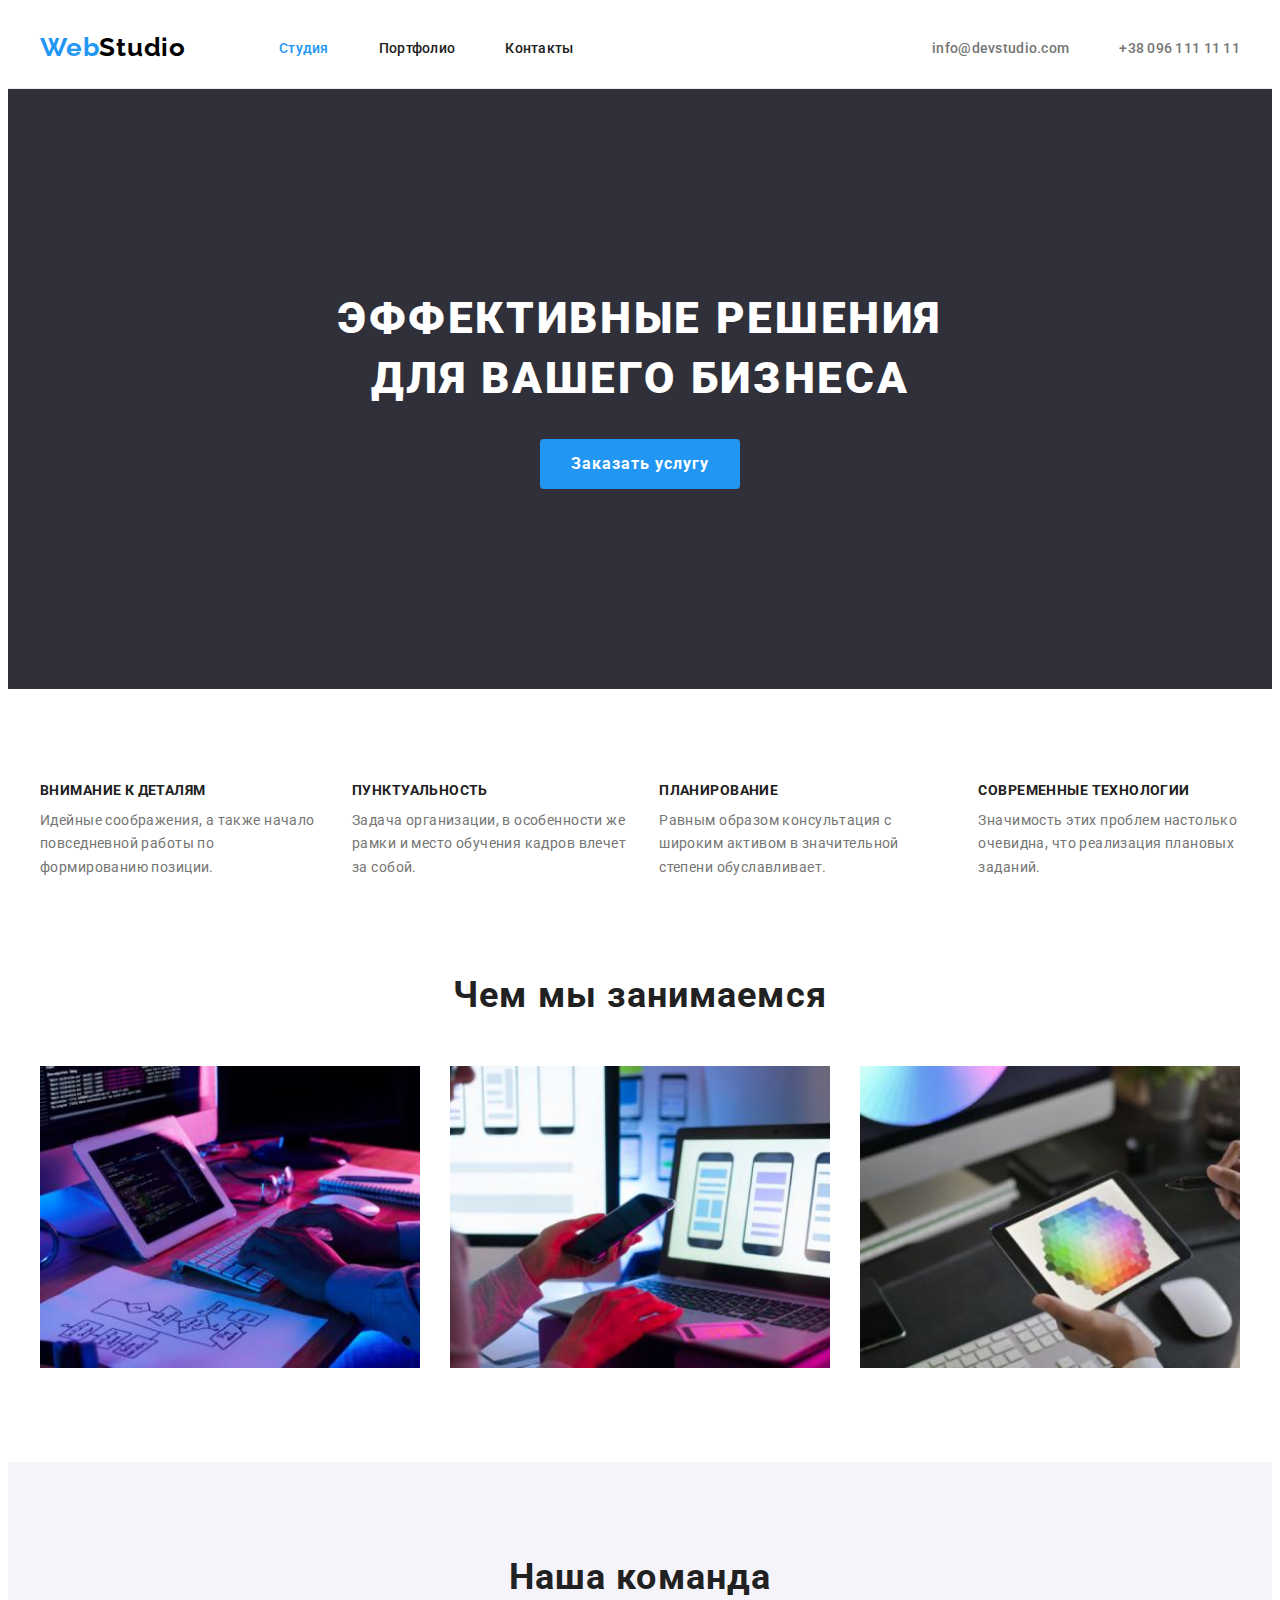
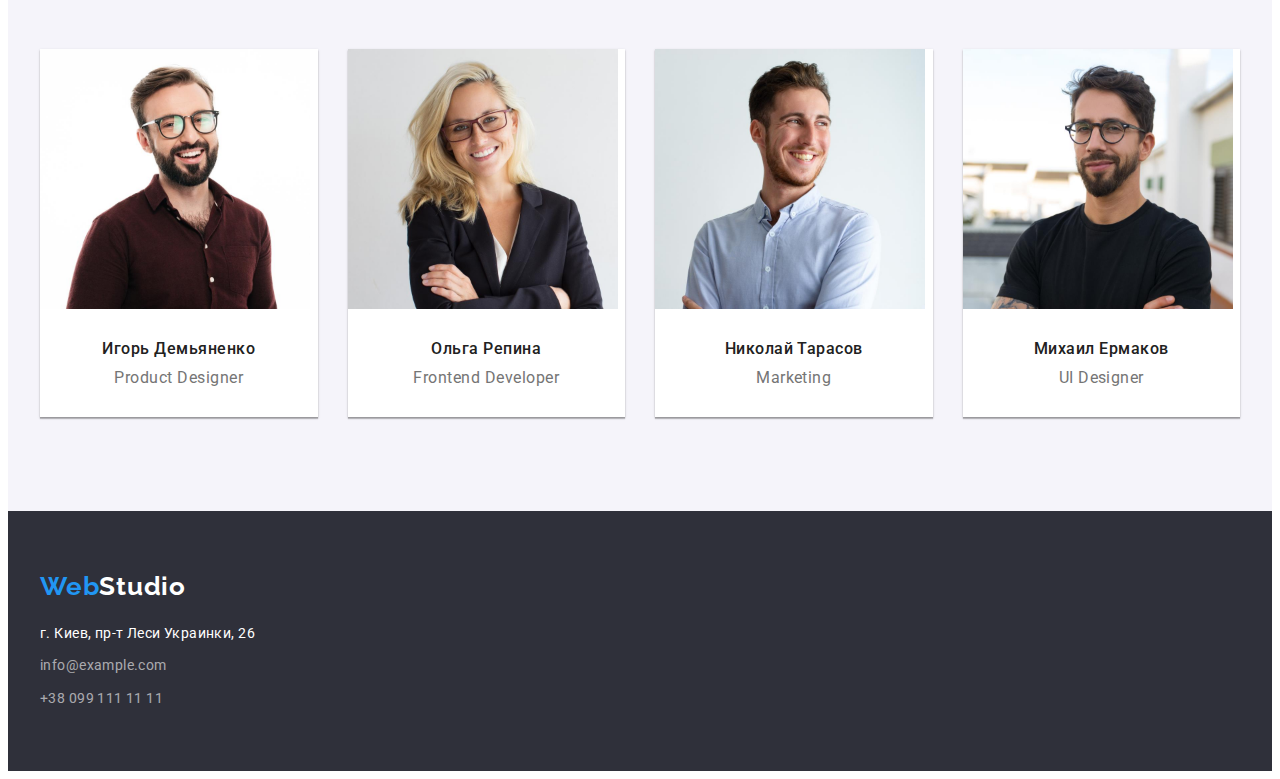
==== index.html @ 98b1830a "Додає файли з попередньої роботи" ====
<!DOCTYPE html>
<html lang="ru">
<head>
    <meta charset="UTF-8">
    <meta http-equiv="X-UA-Compatible" content="IE=edge">
    <meta name="viewport" content="width=device-width, initial-scale=1.0">
    <link rel="preconnect" href="https://fonts.googleapis.com">
    <link rel="preconnect" href="https://fonts.gstatic.com" crossorigin>
    <link href="https://fonts.googleapis.com/css2?family=Raleway:wght@700&family=Roboto:wght@400;500;700;900&display=swap"
        rel="stylesheet">
    <title>Веб-студия</title>
    <link rel="stylesheet" href="https://cdnjs.cloudflare.com/ajax/libs/modern-normalize/1.1.0/modern-normalize.min.css"
        integrity="sha512-wpPYUAdjBVSE4KJnH1VR1HeZfpl1ub8YT/NKx4PuQ5NmX2tKuGu6U/JRp5y+Y8XG2tV+wKQpNHVUX03MfMFn9Q=="
        crossorigin="anonymous" referrerpolicy="no-referrer" />
    <link rel="stylesheet" href="./css/styles.css">
</head>
<body>
    <header class="header">
        <div class="container">
            <nav>
                <a href="" lang="en" class="header-logo link"><span>Web</span>Studio</a>
                <ul class="header-list">
                    <li class="list-item"><a href="./index.html" class="link current">Студия</a></li>
                    <li class="list-item"><a href="./portfolio.html" class="link header-portfolio">Портфолио</a></li>
                    <li class="list-item"><a href="" class="link">Контакты</a></li>
                </ul>
            </nav>
            <ul class="header-contacts">
                <li class="list-item"><a href="mailto:info@devstudio.com" class="link">info@devstudio.com</a></li>
                <li class="list-item"><a href="tel:+380961111111" class="link">+38 096 111 11 11</a></li>
            </ul>
            </div>
    </header>
<main>

<section class="hero">
    <div class="container">
    <h1 class="hero-headline">Эффективные решения для вашего бизнеса</h1>
    <button type="button" class="hero-button">Заказать услугу</button>
    </div>
</section>

<section class="benefits">
    <div class="container">
    <h2 class="visually-hidden">Преимущества компании</h2>
    <ul class="benefits-content">
        <li class="list-item">
            <h3 class="benefits-title">Внимание к деталям</h3>
            <p class="benefits-text">Идейные соображения, а также начало повседневной работы по формированию позиции.</p>
        </li>
        <li class="list-item">
            <h3 class="benefits-title">Пунктуальность</h3>
            <p class="benefits-text">Задача организации, в особенности же рамки и место обучения кадров влечет за собой.</p>
        </li>
        <li class="list-item">
            <h3 class="benefits-title">Планирование</h3>
            <p class="benefits-text">Равным образом консультация с широким активом в значительной степени обуславливает.</p>
        </li>
        <li class="list-item">
            <h3 class="benefits-title">Современные технологии</h3>
            <p class="benefits-text">Значимость этих проблем настолько очевидна, что реализация плановых заданий.</p>
        </li>
    </ul>
    </div>
</section>

<section class="about">
    <div class="container">
    <h2 class="about-title">Чем мы занимаемся</h2>
    <ul class="about-content">
        <li class="list-item"><a href=""><img src="./images/box-sites.jpg" alt="Разработка сайтов" width="370" height="294"></a></li>
        <li class="list-item"><a href=""><img src="./images/box-optimization.jpg" alt="Мобильная оптимизация" width="370" height="294"></a></li>
        <li class="list-item"><a href=""><img src="./images/box-design.jpg" alt="Дизайн" width="370" height="294"></a></li>
    </ul>
    </div>
</section>

<section class="team">
    <div class="container">
    <h2 class="team-title">Наша команда</h2>
    <ul class="team-content">
        <li class="list-item">
            <img src="./images/worker-product-designer.jpg" alt="Продукт дизайнер" width="270" height="260">
            <div class="team-description"><h3 class="team-member">Игорь Демьяненко</h3>
            <p lang="en" class="team-position">Product Designer</p>
            </div>
        </li>
        <li class="list-item">
            <img src="./images/worker-frontend-developer.jpg" alt="Фронтенд-разработчик" width="270" height="260">
            <div class="team-description"><h3 class="team-member">Ольга Репина</h3>
            <p lang="en" class="team-position">Frontend Developer</p>
            </div>
        </li>
        <li class="list-item">
            <img src="./images/worker-marketing.jpg" alt="Маркетолог" width="270" height="260">
            <div class="team-description"><h3 class="team-member">Николай Тарасов</h3>
            <p lang="en" class="team-position">Marketing</p>
            </div>
        </li>
        <li class="list-item">
            <img src="./images/worker-ui-designer.jpg" alt="Дизайнер" width="270" height="260">
            <div class="team-description"><h3 class="team-member">Михаил Ермаков</h3>
            <p lang="en" class="team-position">UI Designer</p>
            </div>
        </li>
    </ul>
    </div>
</section>
</main>
<footer class="footer">
    <div class="container">
    <a href="" lang="en" class="footer-logo link"><span class="footer-logo-left">Web</span><span class="footer-logo-right">Studio</span></a>
    <address>
        <ul>
            <li class="list-item"><a href="https://goo.gl/maps/LUMPAZrbMtPp7dhw5" target="_blank" class="adress link">г. Киев, пр-т Леси Украинки, 26</a></li>
            <li class="list-item"><a href="mailto:info@example.com" class="footer-contacts link">info@example.com</a></li>
            <li class="list-item"><a href="tel:+380991111111" class="footer-contacts link">+38 099 111 11 11</a></li>
        </ul>
    </address>
    </div>
</footer>
</body>
</html>
---- css/styles.css ----
:root {
    --main-text-color: #212121;
    --second-text-color: #757575;
    --white-text-color: #FFFFFF;
    --accent-color: #2196F3;
    --main-background-color: #FFFFFF;
    --section-background-color: #F5F4FA;
    --dark-background-color: #2F303A;
}

p, h1, h2, h3, h4, h5, h6 {
    margin: 0;
}

ul, ol {
    padding-left: 0;
    margin: 0;
}

button {
    cursor: pointer;
    font-family: inherit;
}

img{
    display: block;
}

.list-item {
    list-style: none;
}

.link {
    text-decoration: none;   
}


body {
    font-family: "Roboto", sans-serif;
}

.container {
    width: 1200px;
    margin: 0 auto;
    padding-left: 15px;
    padding-right: 15px;
}


/* Header */

.header .container {
    display: flex;
    align-items: center;
}


.header {
    border-bottom: 1px solid #ECECEC;
    padding-top: 24px;
    padding-bottom: 25px;
}

.header-list {
    display: flex;
}

.header-contacts{
    display: flex;
    margin-left: auto;
}

.header-list .list-item:not(:last-child) {
    margin-right: 50px;
}

.header-contacts .list-item:not(:last-child) {
    margin-right: 50px;
}

.header-logo {
    margin-right: 93px;

    font-family: 'Raleway';
    font-weight: 700;
    font-size: 26px;
    line-height: 1.19;
    letter-spacing: 0.03em;
    color: #000000;
}

.header nav {
    display: flex;
    align-items: center;
}


.header-logo > span{
    color: var(--accent-color);
}

.header .link.current{
    color: var(--accent-color);
}


.header-list a{
    font-weight: 500;
    font-size: 14px;
    line-height: 1.14;
    letter-spacing: 0.02em;
    color: var(--main-text-color);
}

.header-contacts a{
    font-weight: 500;
    font-size: 14px;
    line-height: 1.14;
    letter-spacing: 0.02em;
    color: var(--second-text-color);
}

.header-list a:hover, 
.header-list a:focus{
    color: var(--accent-color);
}

.header-contacts a:hover,
.header-contacts a:focus {
    color: var(--accent-color);
}

/* Hero */


.hero .container {
    text-align: center;
}

.hero h1 {
    margin-right: auto;
    margin-left: auto;
}

.hero {
    padding-top: 200px;
    padding-bottom: 200px;
    background-color: var(--dark-background-color);
}

.hero-headline {
    margin-bottom: 30px;
    max-width: 696px;

    font-weight: 900;
    font-size: 44px;
    line-height: 1.36;
    letter-spacing: 0.06em;
    text-transform: uppercase;
    color: var(--white-text-color);
    
}


.hero-button {
    width: 200px;
    height: 50px;
    font-weight: 700;
    font-size: 16px;
    line-height: 1.87;
    letter-spacing: 0.06em;
    color: var(--white-text-color);
    background-color: var(--accent-color);
    border: transparent;
    border-radius: 4px;
}

.hero-button:hover,
.hero-button:focus{
background-color: #188CE8;
}

/* Benefits */

.visually-hidden {
  position: absolute;
  white-space: nowrap;
  width: 1px;
  height: 1px;
  overflow: hidden;
  border: 0;
  padding: 0;
  clip: rect(0 0 0 0);
  clip-path: inset(50%);
  margin: -1px;
}

.benefits {
    padding-top: 94px;
}

.benefits-content{
    display: flex;
}


.benefits-content .list-item:not(:last-child) {
    margin-right: 30px;
}

.benefits-title{
margin-bottom: 10px;

font-size: 14px;
line-height: 1.14;
letter-spacing: 0.03em;
text-transform: uppercase;
color: var(--main-text-color);
}

.benefits-text{
font-size: 14px;
line-height: 1.71;
letter-spacing: 0.03em;
color: var(--second-text-color);
}

/* About */

.about {
    padding-top: 94px;
    padding-bottom: 94px;
}

.about-content {
    display: flex;
    margin-right: -30px;
}

.about-content .list-item {
    flex-basis: calc(100% / 3 - 30px);
    margin-right: 30px;
}

.about img {
    width: 100%;
    height: auto;
}

.about-title {
margin-bottom: 50px;

font-size: 36px;
line-height: 1.17;
text-align: center;
letter-spacing: 0.03em;
color: var(--main-text-color);
}

/* Team */

.team-content {
display: flex;
margin-right: -30px;
}

.team-content .list-item {
flex-basis: calc(100% / 4 - 30px);
margin-right: 30px;

background-color: var(--white-text-color);
box-shadow: 0px 1px 3px rgba(0, 0, 0, 0.12), 0px 1px 1px rgba(0, 0, 0, 0.14), 0px 2px 1px rgba(0, 0, 0, 0.2);
}

.team {
padding-top: 94px;
padding-bottom: 94px;

background-color: var(--section-background-color);
}


.team-description {
    padding-top: 30px;
    padding-bottom: 30px;
}

.team-title{
margin-bottom: 50px;

font-size: 36px;
line-height: 1.17;
letter-spacing: 0.03em;
color: var(--main-text-color);
text-align: center;
}

.team-member {
margin-bottom: 10px;

font-weight: 500;
font-size: 16px;
line-height: 1.19;
letter-spacing: 0.03em;
color: var(--main-text-color);
text-align: center;
}

.team-position{
font-size: 16px;
line-height: 1.19;
letter-spacing: 0.03em;
color: var(--second-text-color);
text-align: center;
}

/* Footer */

.footer{
    background-color: var(--dark-background-color);
    padding-top: 60px;
    padding-bottom: 60px;
}


.footer .list-item:not(:last-child) {
margin-bottom: 9px;
}


.footer-logo {
display: inline-block;
margin-bottom: 20px;

font-family: 'Raleway', sans-serif;
font-weight: 700;
font-size: 26px;
line-height: 1.19;
letter-spacing: 0.03em;
}


.footer-logo-left{
    color: var(--accent-color);
}

.footer-logo-right{
    color: var(--white-text-color);
}

.adress {
font-style: normal;
font-size: 14px;
line-height: 1.71;
letter-spacing: 0.03em;
color: var(--white-text-color);
}

.footer-contacts{
font-style: normal;
font-size: 14px;
line-height: 1.71;
letter-spacing: 0.03em;
color: rgba(255, 255, 255, 0.6);
}

.adress:hover,
.adress:focus {
    color: var(--accent-color);
}

.footer-contacts:hover,
.footer-contacts:focus {
    color: var(--accent-color);
}


/* -------Portfolio-------- */

.portfolio .container {
    margin-top: 94px;
    margin-bottom: 94px;
}

.portfolio-filter {
    display: flex;
    justify-content: center;
    margin-bottom: 50px;
}

.portfolio-filter li:not(:last-child) {
    margin-right: 9px;
}

.portfolio-content {
display: flex;
flex-wrap: wrap;
margin-right: -30px;
margin-bottom: -30px;
}

.portfolio-content .list-item {
    flex-basis: calc(100% / 3 - 30px);
    margin-right: 30px;
    margin-bottom: 30px;
    border-bottom: 1px solid #EEEEEE;;
}

.portfolio-button{
padding: 6px 22px;

font-weight: 500;
font-size: 16px;
line-height: 1.62;
letter-spacing: 0.03em;
color: var(--main-text-color);
background-color: var(--section-background-color);
border: transparent;
border-radius: 4px;
}

.portfolio-button:hover{
color: var(--white-text-color);
background-color: var(--accent-color);
}

.portfolio-title{
margin-bottom: 4px;

font-size: 18px;
line-height: 2;
letter-spacing: 0.06em;
color: var(--main-text-color);
}

.portfolio-text{
font-size: 16px;
line-height: 1.88;
letter-spacing: 0.03em;
color: var(--second-text-color);
}

.portfoplio-description {
    padding: 20px 24px;
}
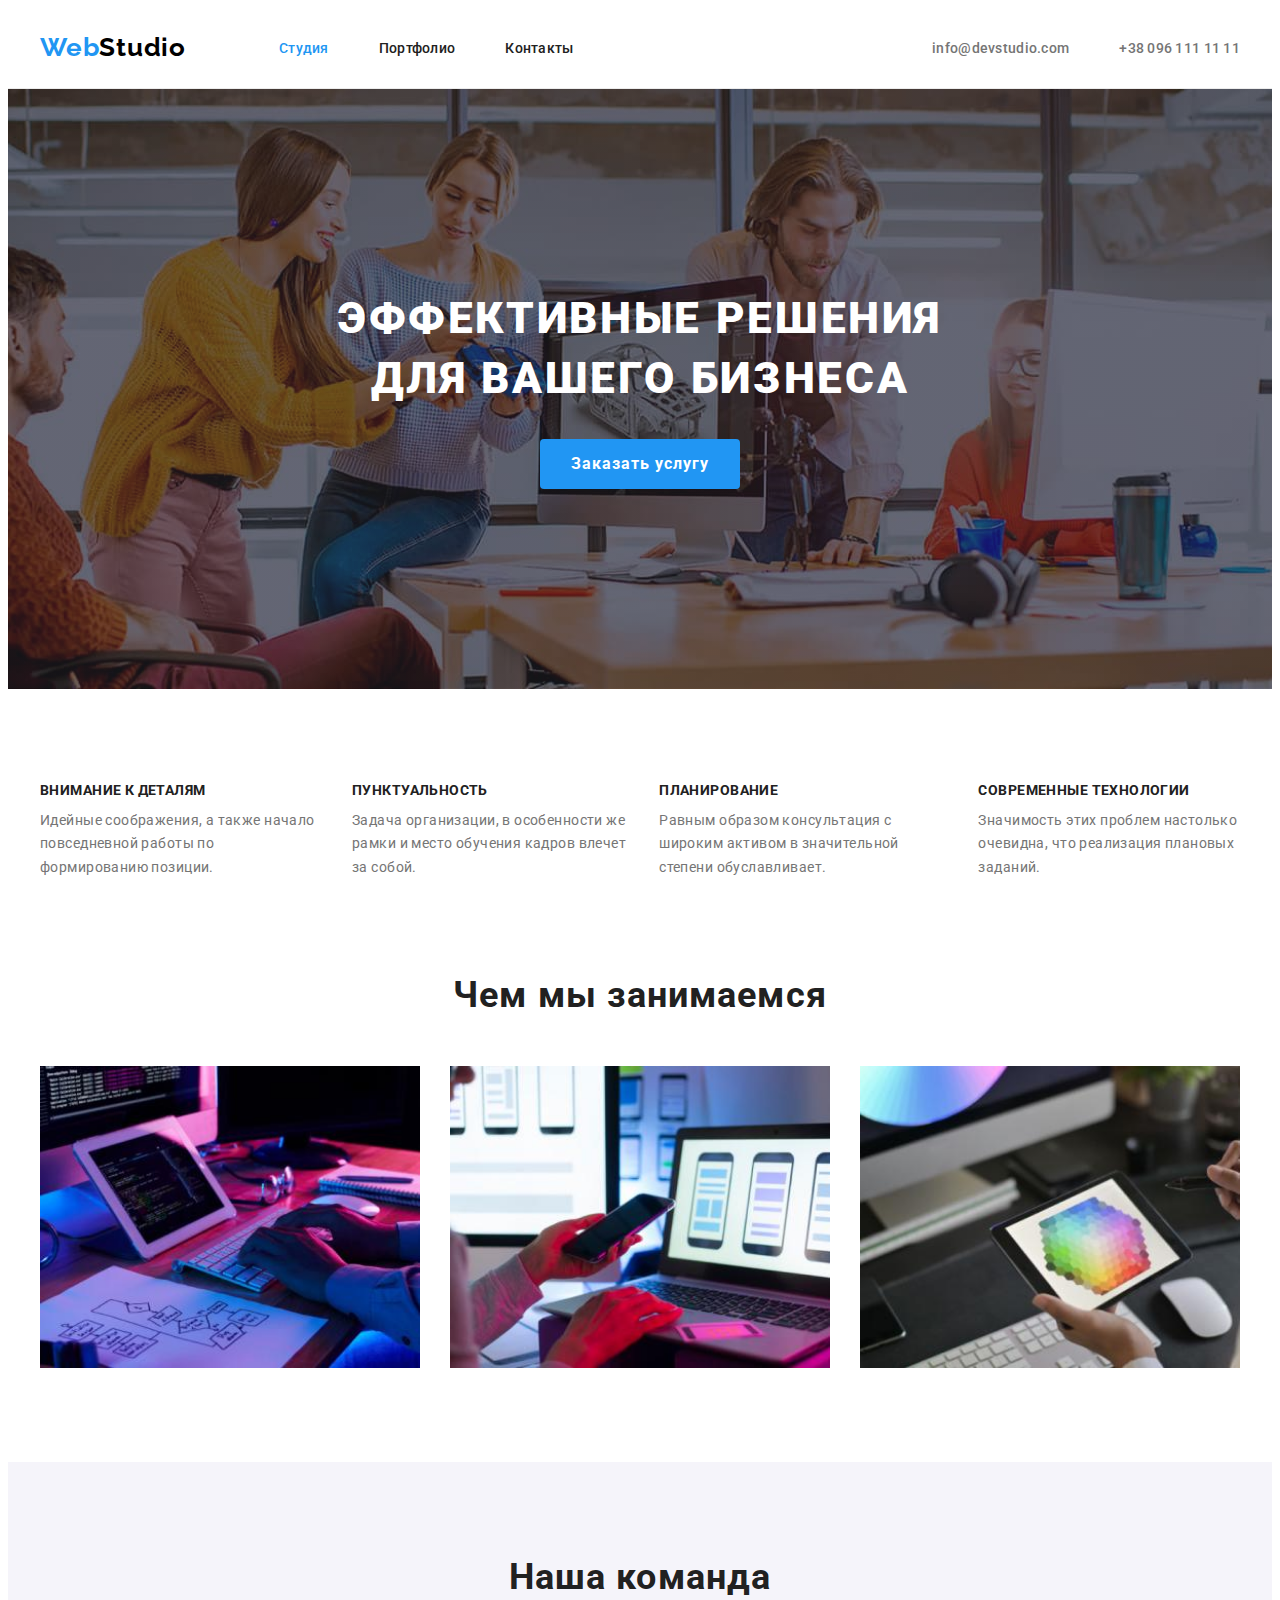
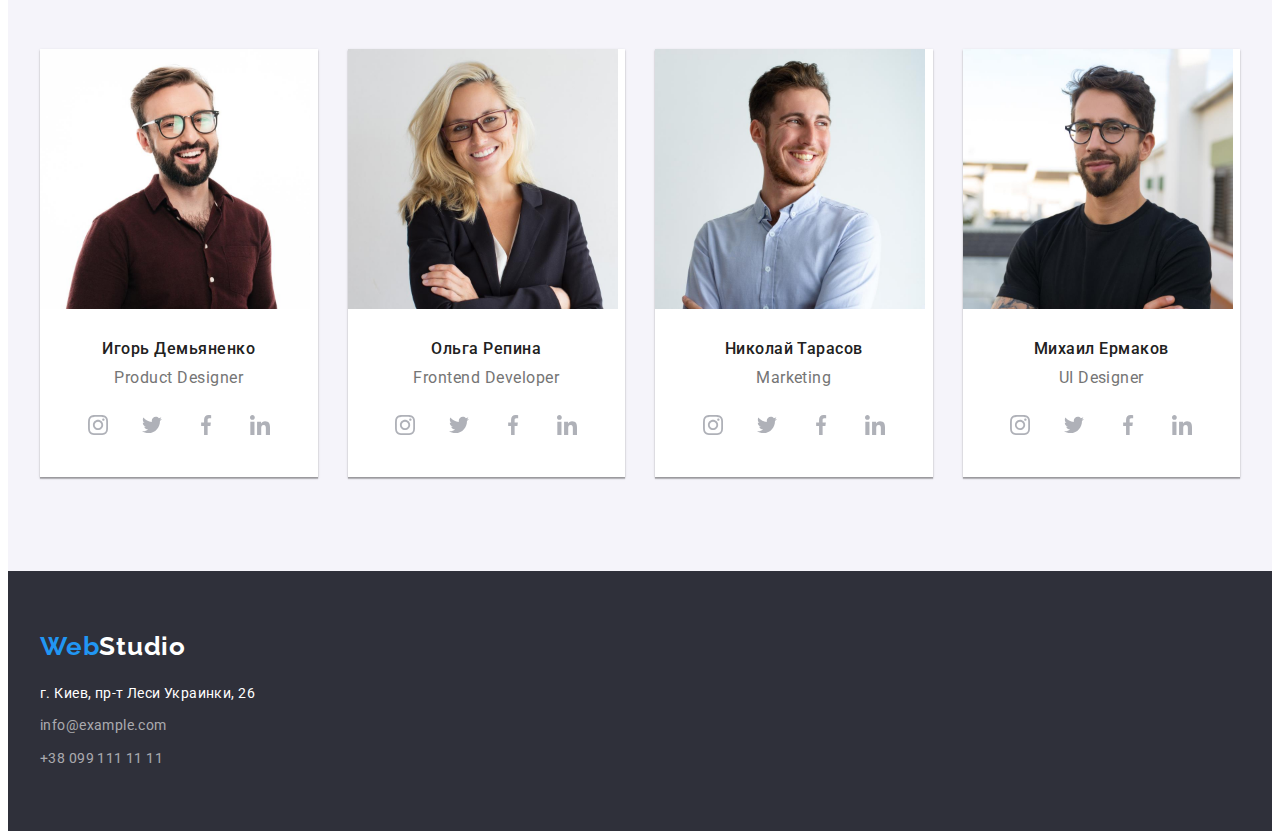
==== commit 023e5f93: "Добавляє іконки соц мереж" ====
--- a/index.html
+++ b/index.html
@@ -83,24 +83,140 @@
             <img src="./images/worker-product-designer.jpg" alt="Продукт дизайнер" width="270" height="260">
             <div class="team-description"><h3 class="team-member">Игорь Демьяненко</h3>
             <p lang="en" class="team-position">Product Designer</p>
+            <ul class="team-soc-list">
+                <li class="team-soc-item">
+                    <a href="" class="team-soc-link link">
+                        <svg class="team-soc-icon" width="20" height="20">
+                            <use href="./images/icons.svg#icon-instagram"></use>
+                        </svg>
+                    </a></li>
+                <li class="team-soc-item">
+                    <a href="" class="team-soc-link link">
+                        <svg class="team-soc-icon" width="20" height="20">
+                            <use href="./images/icons.svg#icon-twitter"></use>
+                        </svg>
+                    </a></li>
+                <li class="team-soc-item">
+                    <a href="" class="team-soc-link link">
+                        <svg class="team-soc-icon" width="20" height="20">
+                            <use href="./images/icons.svg#icon-facebook"></use>
+                        </svg>
+                    </a></li>
+                <li class="team-soc-item">
+                    <a href="" class="team-soc-link link">
+                        <svg class="team-soc-icon" width="20" height="20">
+                            <use href="./images/icons.svg#icon-linkedin"></use>
+                        </svg>
+                    </a></li>
+            </ul>
             </div>
         </li>
         <li class="list-item">
             <img src="./images/worker-frontend-developer.jpg" alt="Фронтенд-разработчик" width="270" height="260">
             <div class="team-description"><h3 class="team-member">Ольга Репина</h3>
             <p lang="en" class="team-position">Frontend Developer</p>
+                        <ul class="team-soc-list">
+                            <li class="team-soc-item">
+                                <a href="" class="team-soc-link link">
+                                    <svg class="team-soc-icon" width="20" height="20">
+                                        <use href="./images/icons.svg#icon-instagram"></use>
+                                    </svg>
+                                </a>
+                            </li>
+                            <li class="team-soc-item">
+                                <a href="" class="team-soc-link link">
+                                    <svg class="team-soc-icon" width="20" height="20">
+                                        <use href="./images/icons.svg#icon-twitter"></use>
+                                    </svg>
+                                </a>
+                            </li>
+                            <li class="team-soc-item">
+                                <a href="" class="team-soc-link link">
+                                    <svg class="team-soc-icon" width="20" height="20">
+                                        <use href="./images/icons.svg#icon-facebook"></use>
+                                    </svg>
+                                </a>
+                            </li>
+                            <li class="team-soc-item">
+                                <a href="" class="team-soc-link link">
+                                    <svg class="team-soc-icon" width="20" height="20">
+                                        <use href="./images/icons.svg#icon-linkedin"></use>
+                                    </svg>
+                                </a>
+                            </li>
+                        </ul>
             </div>
         </li>
         <li class="list-item">
             <img src="./images/worker-marketing.jpg" alt="Маркетолог" width="270" height="260">
             <div class="team-description"><h3 class="team-member">Николай Тарасов</h3>
             <p lang="en" class="team-position">Marketing</p>
+                        <ul class="team-soc-list">
+                            <li class="team-soc-item">
+                                <a href="" class="team-soc-link link">
+                                    <svg class="team-soc-icon" width="20" height="20">
+                                        <use href="./images/icons.svg#icon-instagram"></use>
+                                    </svg>
+                                </a>
+                            </li>
+                            <li class="team-soc-item">
+                                <a href="" class="team-soc-link link">
+                                    <svg class="team-soc-icon" width="20" height="20">
+                                        <use href="./images/icons.svg#icon-twitter"></use>
+                                    </svg>
+                                </a>
+                            </li>
+                            <li class="team-soc-item">
+                                <a href="" class="team-soc-link link">
+                                    <svg class="team-soc-icon" width="20" height="20">
+                                        <use href="./images/icons.svg#icon-facebook"></use>
+                                    </svg>
+                                </a>
+                            </li>
+                            <li class="team-soc-item">
+                                <a href="" class="team-soc-link link">
+                                    <svg class="team-soc-icon" width="20" height="20">
+                                        <use href="./images/icons.svg#icon-linkedin"></use>
+                                    </svg>
+                                </a>
+                            </li>
+                        </ul>
             </div>
         </li>
         <li class="list-item">
             <img src="./images/worker-ui-designer.jpg" alt="Дизайнер" width="270" height="260">
             <div class="team-description"><h3 class="team-member">Михаил Ермаков</h3>
             <p lang="en" class="team-position">UI Designer</p>
+                        <ul class="team-soc-list">
+                            <li class="team-soc-item">
+                                <a href="" class="team-soc-link link">
+                                    <svg class="team-soc-icon" width="20" height="20">
+                                        <use href="./images/icons.svg#icon-instagram"></use>
+                                    </svg>
+                                </a>
+                            </li>
+                            <li class="team-soc-item">
+                                <a href="" class="team-soc-link link">
+                                    <svg class="team-soc-icon" width="20" height="20">
+                                        <use href="./images/icons.svg#icon-twitter"></use>
+                                    </svg>
+                                </a>
+                            </li>
+                            <li class="team-soc-item">
+                                <a href="" class="team-soc-link link">
+                                    <svg class="team-soc-icon" width="20" height="20">
+                                        <use href="./images/icons.svg#icon-facebook"></use>
+                                    </svg>
+                                </a>
+                            </li>
+                            <li class="team-soc-item">
+                                <a href="" class="team-soc-link link">
+                                    <svg class="team-soc-icon" width="20" height="20">
+                                        <use href="./images/icons.svg#icon-linkedin"></use>
+                                    </svg>
+                                </a>
+                            </li>
+                        </ul>
             </div>
         </li>
     </ul>
--- a/css/styles.css
+++ b/css/styles.css
@@ -143,9 +143,15 @@
 }
 
 .hero {
+    max-width: 1600px;
+    margin: 0 auto;
     padding-top: 200px;
     padding-bottom: 200px;
-    background-color: var(--dark-background-color);
+    border-color: var(--dark-background-color);
+    background-image: linear-gradient(rgba(47, 48, 58, 0.4), rgba(47, 48, 58, 0.4)), url(../images/hero-background.jpg);
+    background-repeat: no-repeat;
+    background-position: center;
+    block-size: cover;
 }
 
 .hero-headline {
@@ -314,6 +320,43 @@
 text-align: center;
 }
 
+.team-soc-list {
+    display: flex;
+    justify-content: center;
+    list-style: none;
+    margin-top: 16px;
+}
+
+.team-soc-item {
+    width: 44px;
+    height: 44px;
+    margin-right: 10px;
+}
+
+.team-soc-item:last-child {
+    margin-right: 0;
+}
+
+.team-soc-link {
+display: flex;
+width: 100%;
+height: 100%;
+border-radius: 50%;
+align-items: center;
+justify-content: center;
+color: #AFB1B8;
+}
+
+.team-soc-icon {
+    fill: currentColor;
+}
+
+.team-soc-link:hover,
+.team-soc-link:focus {
+background-color: var(--accent-color);
+color: var(--white-text-color);
+}
+
 /* Footer */
 
 .footer{
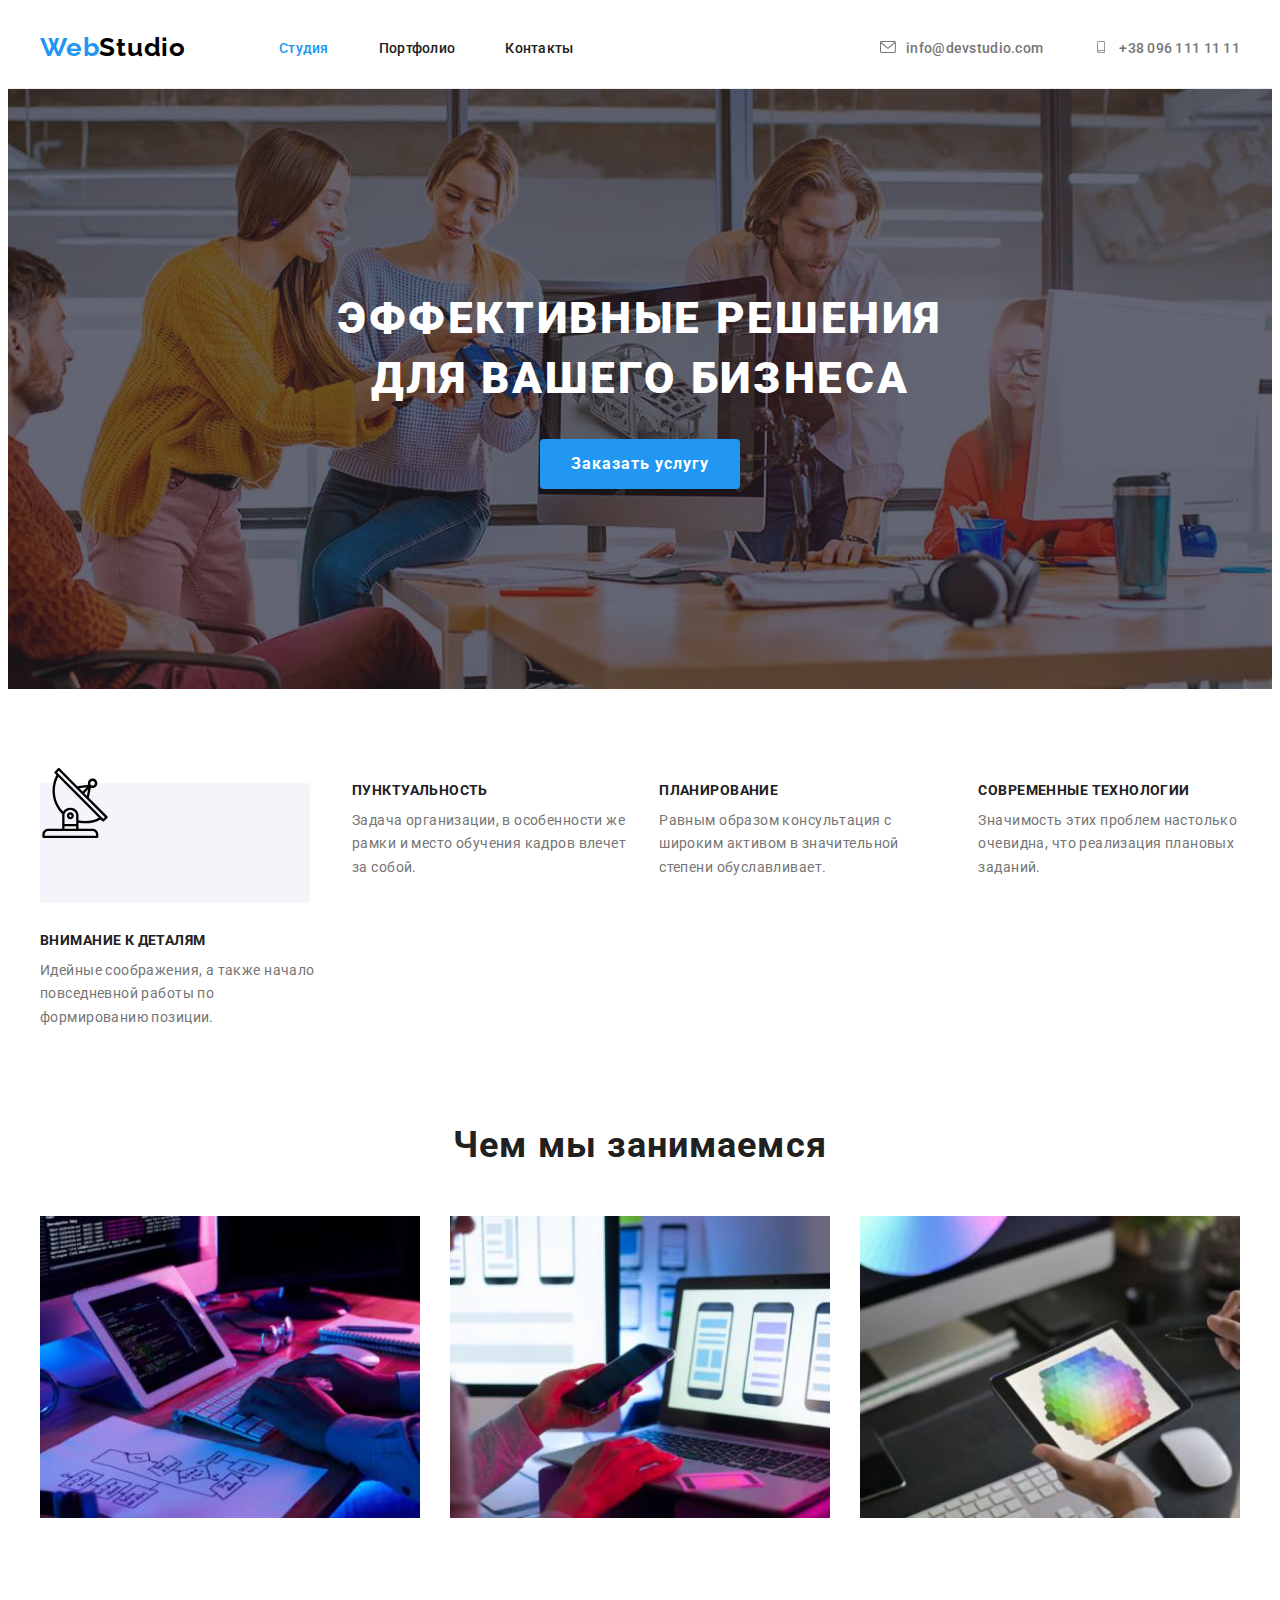
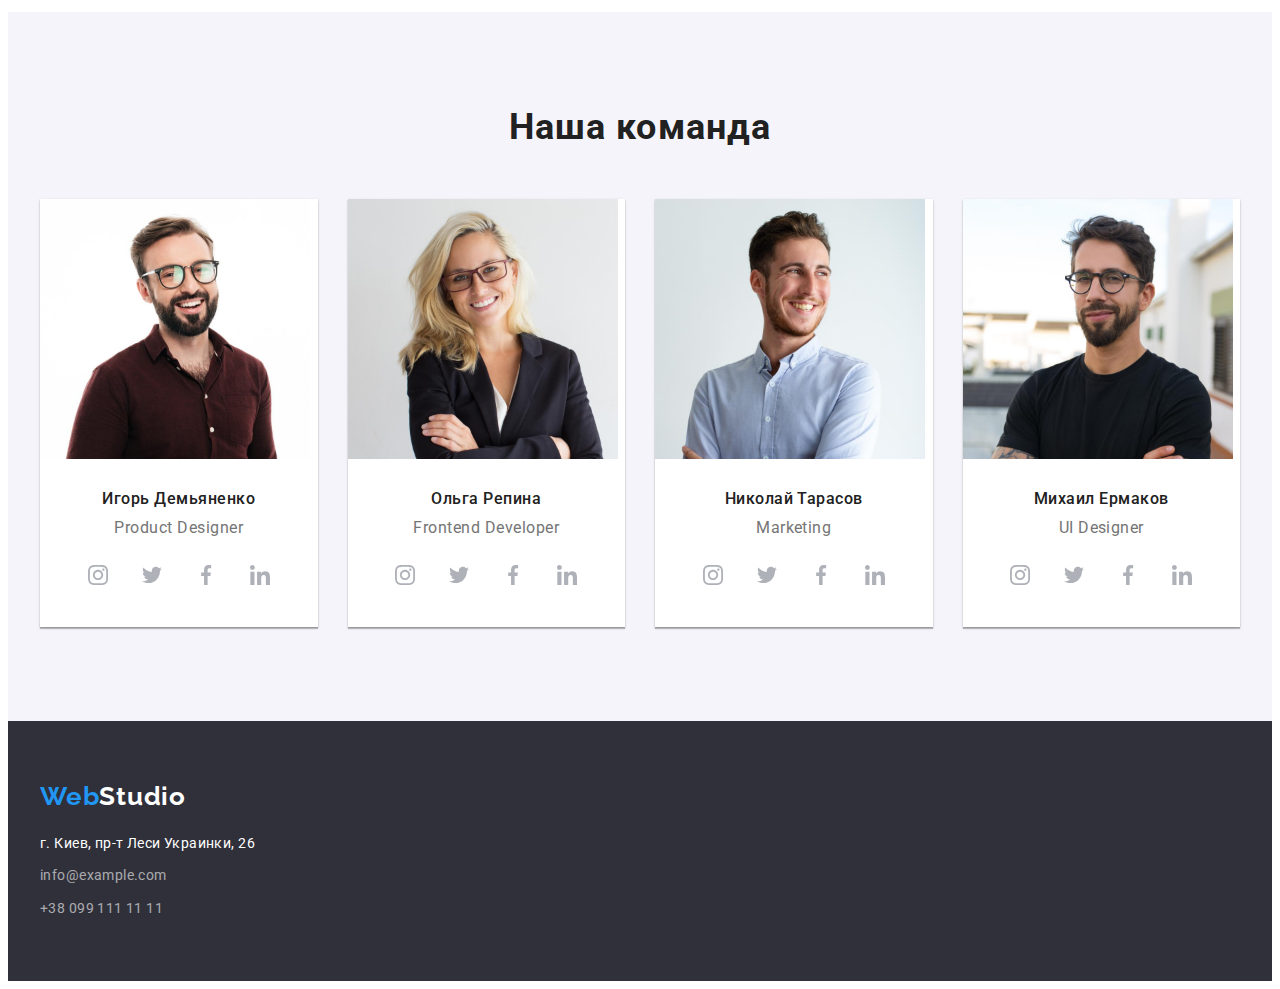
==== commit 484985cc: "добавляє svg" ====
--- a/index.html
+++ b/index.html
@@ -26,8 +26,11 @@
                 </ul>
             </nav>
             <ul class="header-contacts">
-                <li class="list-item"><a href="mailto:info@devstudio.com" class="link">info@devstudio.com</a></li>
-                <li class="list-item"><a href="tel:+380961111111" class="link">+38 096 111 11 11</a></li>
+                <li class="list-item">
+                <a href="mailto:info@devstudio.com" class="link"><svg class="mail-icon" width="16" height="12" ><use href="./images/icons.svg#icon-envelope"></use></svg>info@devstudio.com</a></li>
+                <li class="list-item"><a href="tel:+380961111111" class="link"><svg class="smartphone-icon" width="16" height="12">
+                    <use href="./images/icons.svg#icon-smartphone"></use>
+                </svg>+38 096 111 11 11</a></li>
             </ul>
             </div>
     </header>
@@ -45,6 +48,11 @@
     <h2 class="visually-hidden">Преимущества компании</h2>
     <ul class="benefits-content">
         <li class="list-item">
+            <div class="benefits-illustration">
+            <svg class="benefits-icon">
+                <use href="./images/icons.svg#icon-antenna" width="70" height="70"></use>
+            </svg>
+            </div>
             <h3 class="benefits-title">Внимание к деталям</h3>
             <p class="benefits-text">Идейные соображения, а также начало повседневной работы по формированию позиции.</p>
         </li>
--- a/css/styles.css
+++ b/css/styles.css
@@ -118,6 +118,11 @@
     line-height: 1.14;
     letter-spacing: 0.02em;
     color: var(--second-text-color);
+}
+
+.mail-icon, .smartphone-icon {
+    margin-right: 10px;
+    fill: currentColor;
 }
 
 .header-list a:hover, 
@@ -209,6 +214,22 @@
     display: flex;
 }
 
+.benefits-illustration {
+    width: 270px;
+    height: 120px;
+    background-color: #F5F4FA;
+    border-radius: 4px;
+    margin-bottom: 30px;
+    display: flex;
+    justify-content: center;
+    align-items: center;
+
+}
+
+
+.benefits-icon {
+
+}
 
 .benefits-content .list-item:not(:last-child) {
     margin-right: 30px;
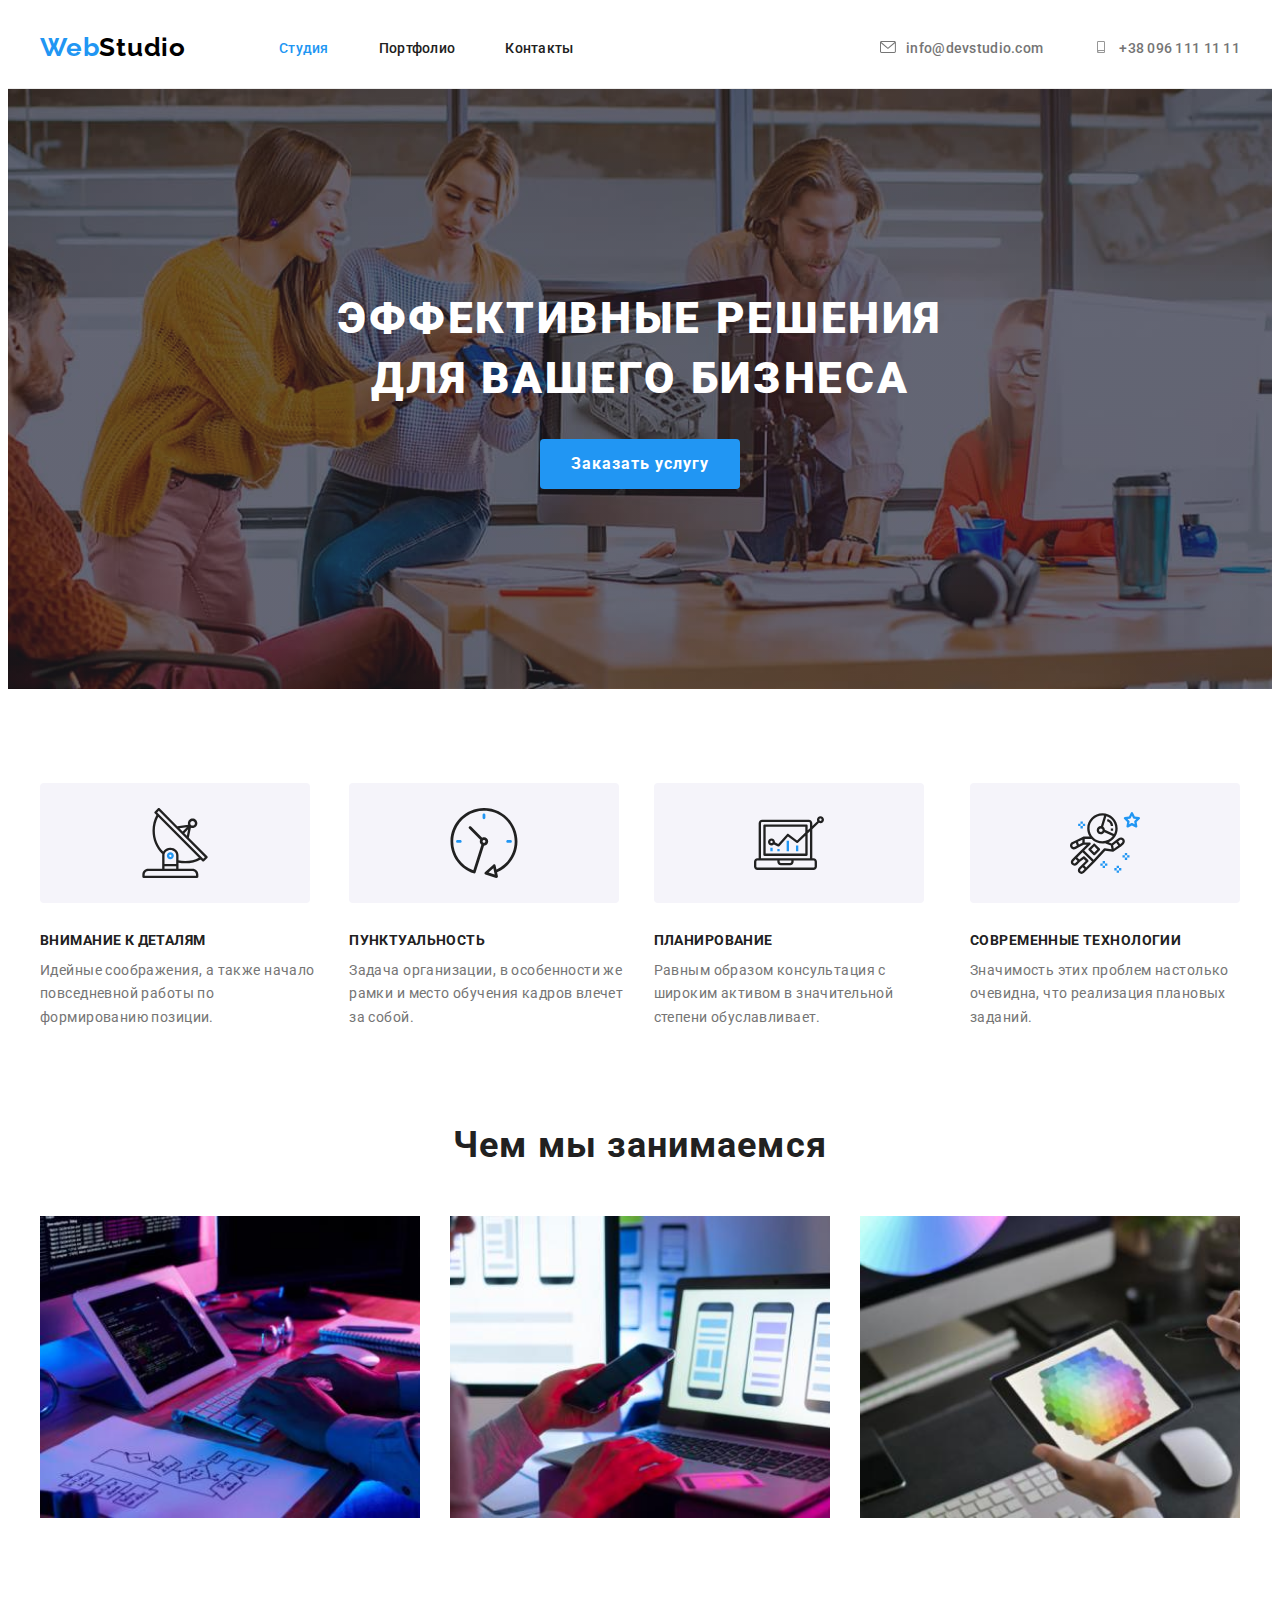
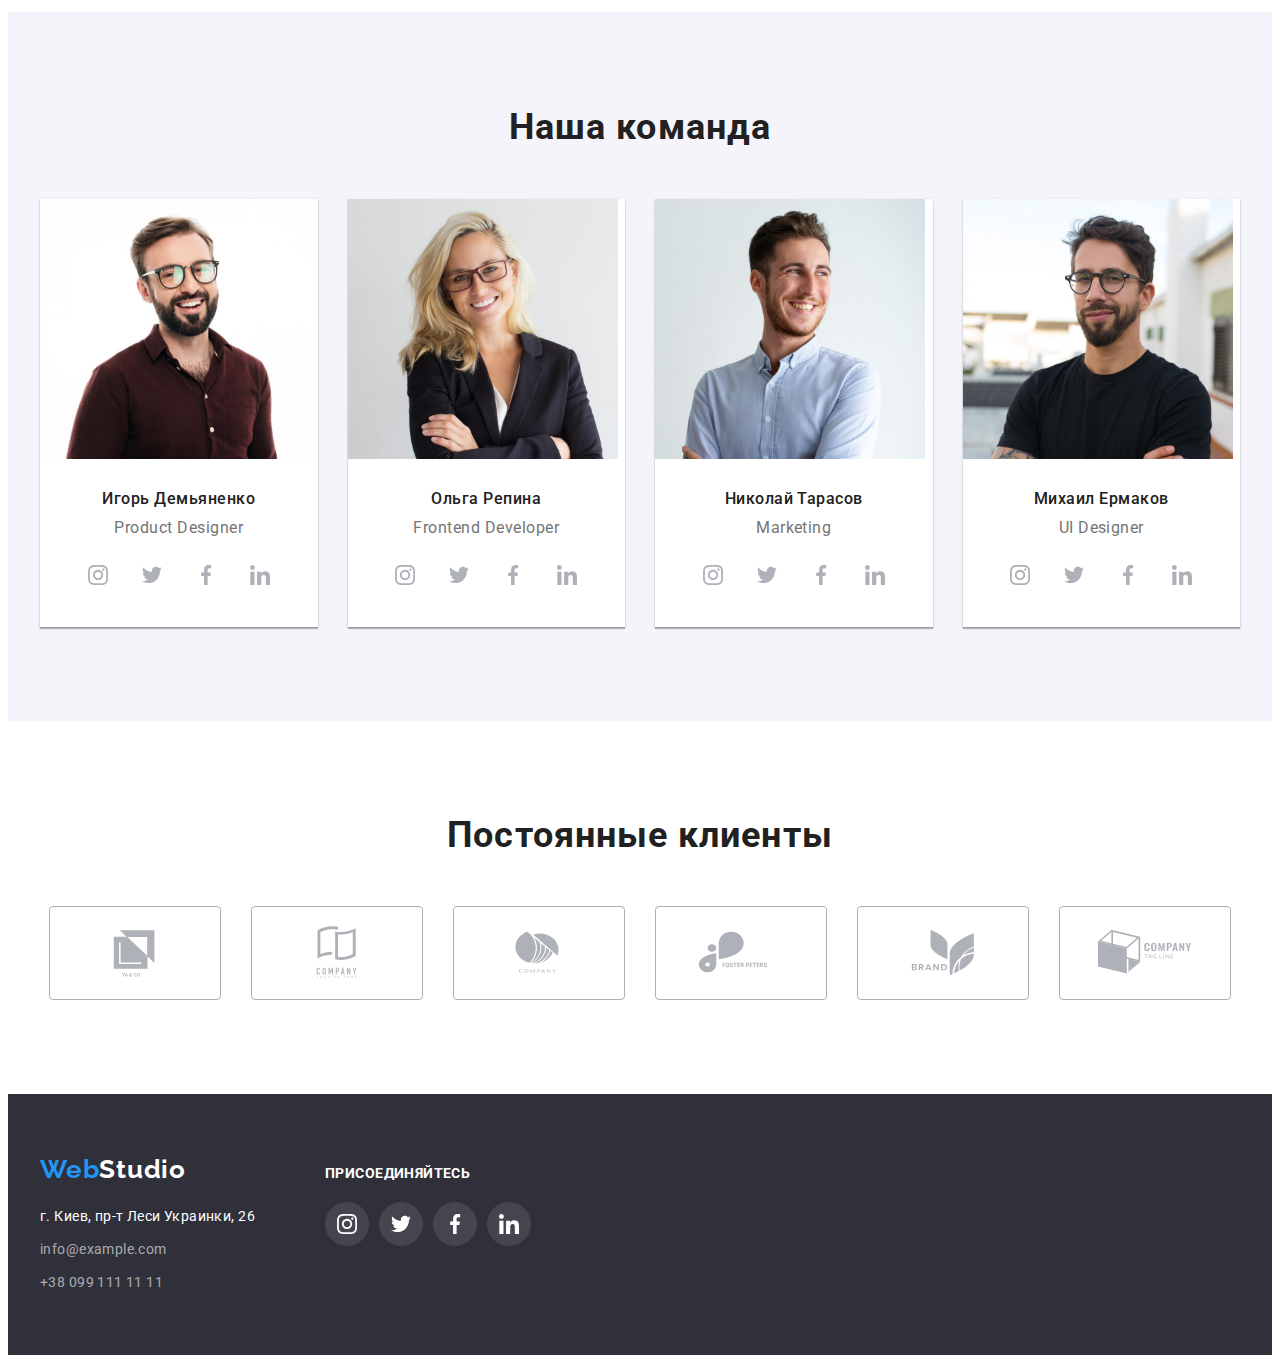
==== commit 688e3a88: "Добовляє іконки в футер і тіні в портфоліо" ====
--- a/index.html
+++ b/index.html
@@ -49,22 +49,37 @@
     <ul class="benefits-content">
         <li class="list-item">
             <div class="benefits-illustration">
-            <svg class="benefits-icon">
-                <use href="./images/icons.svg#icon-antenna" width="70" height="70"></use>
+            <svg class="benefits-icon" width="70" height="70">
+                <use href="./images/icons.svg#icon-antenna"></use>
             </svg>
             </div>
             <h3 class="benefits-title">Внимание к деталям</h3>
             <p class="benefits-text">Идейные соображения, а также начало повседневной работы по формированию позиции.</p>
         </li>
         <li class="list-item">
+            <div class="benefits-illustration">
+                <svg class="benefits-icon" width="70" height="70">
+                    <use href="./images/icons.svg#icon-clock"></use>
+                </svg>
+            </div>
             <h3 class="benefits-title">Пунктуальность</h3>
             <p class="benefits-text">Задача организации, в особенности же рамки и место обучения кадров влечет за собой.</p>
         </li>
         <li class="list-item">
+            <div class="benefits-illustration">
+                <svg class="benefits-icon" width="70" height="70">
+                    <use href="./images/icons.svg#icon-diagram"></use>
+                </svg>
+            </div>
             <h3 class="benefits-title">Планирование</h3>
             <p class="benefits-text">Равным образом консультация с широким активом в значительной степени обуславливает.</p>
         </li>
         <li class="list-item">
+            <div class="benefits-illustration">
+                <svg class="benefits-icon" width="70" height="70">
+                    <use href="./images/icons.svg#icon-astronaut"></use>
+                </svg>
+            </div>
             <h3 class="benefits-title">Современные технологии</h3>
             <p class="benefits-text">Значимость этих проблем настолько очевидна, что реализация плановых заданий.</p>
         </li>
@@ -230,9 +245,74 @@
     </ul>
     </div>
 </section>
+
+<section class="clients">
+    <div class="container">
+    <h2 class="clients-title">Постоянные клиенты</h2>
+    <ul class="clients-list list-item">
+        <li class="clients-item">
+            <div class="clients-box">
+            <a href="" class="clients-item-link link">
+                <svg class="clients-item-icon" width="106" height="60">
+                    <use href="./images/icons.svg#icon-logo-1"></use>
+                </svg>
+            </a>
+            </div>
+        </li>
+        <li class="clients-item">
+            <div class="clients-box">
+            <a href="" class="clients-item-link">
+                <svg class="clients-item-icon" width="106" height="60">
+                    <use href="./images/icons.svg#icon-logo-2"></use>
+                </svg>
+            </a>
+            </div>
+        </li>
+        <li class="clients-item">
+            <div class="clients-box">
+            <a href="" class="clients-item-link">
+                <svg class="clients-item-icon" width="106" height="60">
+                    <use href="./images/icons.svg#icon-logo-3"></use>
+                </svg>
+            </a>
+            </div>
+        </li>
+        <li class="clients-item">
+            <div class="clients-box">
+            <a href="" class="clients-item-link">
+                <svg class="clients-item-icon" width="106" height="60">
+                    <use href="./images/icons.svg#icon-logo-4"></use>
+                </svg>
+            </a>
+            </div>
+        </li>
+        <li class="clients-item">
+            <div class="clients-box">
+            <a href="" class="clients-item-link">
+                <svg class="clients-item-icon" width="106" height="60">
+                    <use href="./images/icons.svg#icon-logo-5"></use>
+                </svg>
+            </a>
+            </div>
+        </li>
+        <li class="clients-item">
+            <div class="clients-box">
+            <a href="" class="clients-item-link">
+                <svg class="clients-item-icon" width="106" height="60">
+                    <use href="./images/icons.svg#icon-logo-6"></use>
+                </svg>
+            </a>
+            </div>
+        </li>
+    </ul>
+    </div>
+
+</section>
+
 </main>
 <footer class="footer">
-    <div class="container">
+    <div class="container footer-content">
+    <div class="footer-contacts">
     <a href="" lang="en" class="footer-logo link"><span class="footer-logo-left">Web</span><span class="footer-logo-right">Studio</span></a>
     <address>
         <ul>
@@ -242,6 +322,42 @@
         </ul>
     </address>
     </div>
+
+    <div class="footer-join">
+    <p class="join-title">присоединяйтесь</p>
+    <ul class="footer-soc-list list-item">
+        <li class="footer-soc-item">
+            <a href="" class="footer-soc-link link">
+                <svg class="footer-soc-icon" width="20" height="20">
+                    <use href="./images/icons.svg#icon-instagram"></use>
+                </svg>
+            </a>
+        </li>
+        <li class="footer-soc-item">
+            <a href="" class="footer-soc-link link">
+                <svg class="footer-soc-icon" width="20" height="20">
+                    <use href="./images/icons.svg#icon-twitter"></use>
+                </svg>
+            </a>
+        </li>
+        <li class="footer-soc-item">
+            <a href="" class="footer-soc-link link">
+                <svg class="footer-soc-icon" width="20" height="20">
+                    <use href="./images/icons.svg#icon-facebook"></use>
+                </svg>
+            </a>
+        </li>
+        <li class="footer-soc-item">
+            <a href="" class="footer-soc-link link">
+                <svg class="footer-soc-icon" width="20" height="20">
+                    <use href="./images/icons.svg#icon-linkedin"></use>
+                </svg>
+            </a>
+        </li>
+    </ul>
+    </div>
+
+    </div>
 </footer>
 </body>
 </html>--- a/css/styles.css
+++ b/css/styles.css
@@ -123,6 +123,7 @@
 .mail-icon, .smartphone-icon {
     margin-right: 10px;
     fill: currentColor;
+    text-align: center;
 }
 
 .header-list a:hover, 
@@ -215,21 +216,16 @@
 }
 
 .benefits-illustration {
+    display: flex;
+    align-items: center;
+    justify-content: center;
     width: 270px;
     height: 120px;
     background-color: #F5F4FA;
     border-radius: 4px;
     margin-bottom: 30px;
-    display: flex;
-    justify-content: center;
-    align-items: center;
-
-}
-
-
-.benefits-icon {
-
-}
+}
+
 
 .benefits-content .list-item:not(:last-child) {
     margin-right: 30px;
@@ -378,6 +374,54 @@
 color: var(--white-text-color);
 }
 
+/* Clients */
+
+.clients {
+    padding-top: 94px;
+    padding-bottom: 94px;
+}
+
+.clients-title {
+    font-size: 36px;
+    line-height: 1.16;
+    text-align: center;
+    letter-spacing: 0.03em;
+    color: var(--main-text-color);
+}
+
+.clients-list {
+    display: flex;
+    justify-content: center;
+    align-items: center;
+    margin-top: 50px;
+}
+
+.clients-item:not(:last-child) {
+    margin-right: 30px;
+}
+
+
+.clients-item-link {
+    display: flex;
+    align-items: center;
+    justify-content: center;
+    width: 170px;
+    height: 92px;
+    border: 1px solid #AFB1B8;
+    border-radius: 4px;
+    color: #AFB1B8;
+}
+
+.clients-item-icon {
+    fill: currentColor;
+}
+
+.clients-item-link:hover,
+.clients-item-link:focus {
+    color: var(--accent-color);
+    border-color: var(--accent-color);
+}
+
 /* Footer */
 
 .footer{
@@ -439,6 +483,65 @@
 }
 
 
+.footer-content {
+    display: flex;
+}
+
+.footer-join {
+    margin-left: 70px;
+    padding-top: 12px;
+}
+
+.join-title {
+    font-weight: 700;
+    font-size: 14px;
+    line-height: 1.14;
+    letter-spacing: 0.03em;
+    text-transform: uppercase;
+    color: var(--white-text-color);
+}
+
+.footer-soc-list {
+    display: flex;
+    justify-content: center;
+    margin-top: 20px;
+}
+
+ .footer-soc-item {
+    width: 44px;
+    height: 44px;
+    margin-right: 10px;
+}
+
+
+.footer-soc-item:last-child {
+    margin-right: 0;
+}
+
+
+.footer-soc-link {
+    display: flex;
+    width: 100%;
+    height: 100%;
+    border-radius: 50%;
+    align-items: center;
+    justify-content: center;
+    color: #FFFFFF;
+    background-color: rgba(255, 255, 255, 0.1);
+}
+
+
+.footer-soc-icon {
+    fill: currentColor;
+}
+
+
+.footer-soc-link:hover,
+.footer-soc-link:focus {
+    background-color: var(--accent-color);
+    color: var(--white-text-color);
+}
+
 /* -------Portfolio-------- */
 
 .portfolio .container {
@@ -454,6 +557,11 @@
 
 .portfolio-filter li:not(:last-child) {
     margin-right: 9px;
+}
+
+.portfolio-filter .list-item:hover,
+.portfolio-filter .list-item:focus {
+    box-shadow: 0px 3px 1px rgba(0, 0, 0, 0.1), 0px 1px 2px rgba(0, 0, 0, 0.08), 0px 2px 2px rgba(0, 0, 0, 0.12);
 }
 
 .portfolio-content {
@@ -470,6 +578,10 @@
     border-bottom: 1px solid #EEEEEE;;
 }
 
+.portfolio-content .list-item:hover {
+    box-shadow: 0px 1px 1px rgba(0, 0, 0, 0.12), 0px 4px 4px rgba(0, 0, 0, 0.06), 1px 4px 6px rgba(0, 0, 0, 0.16);
+}
+
 .portfolio-button{
 padding: 6px 22px;
 
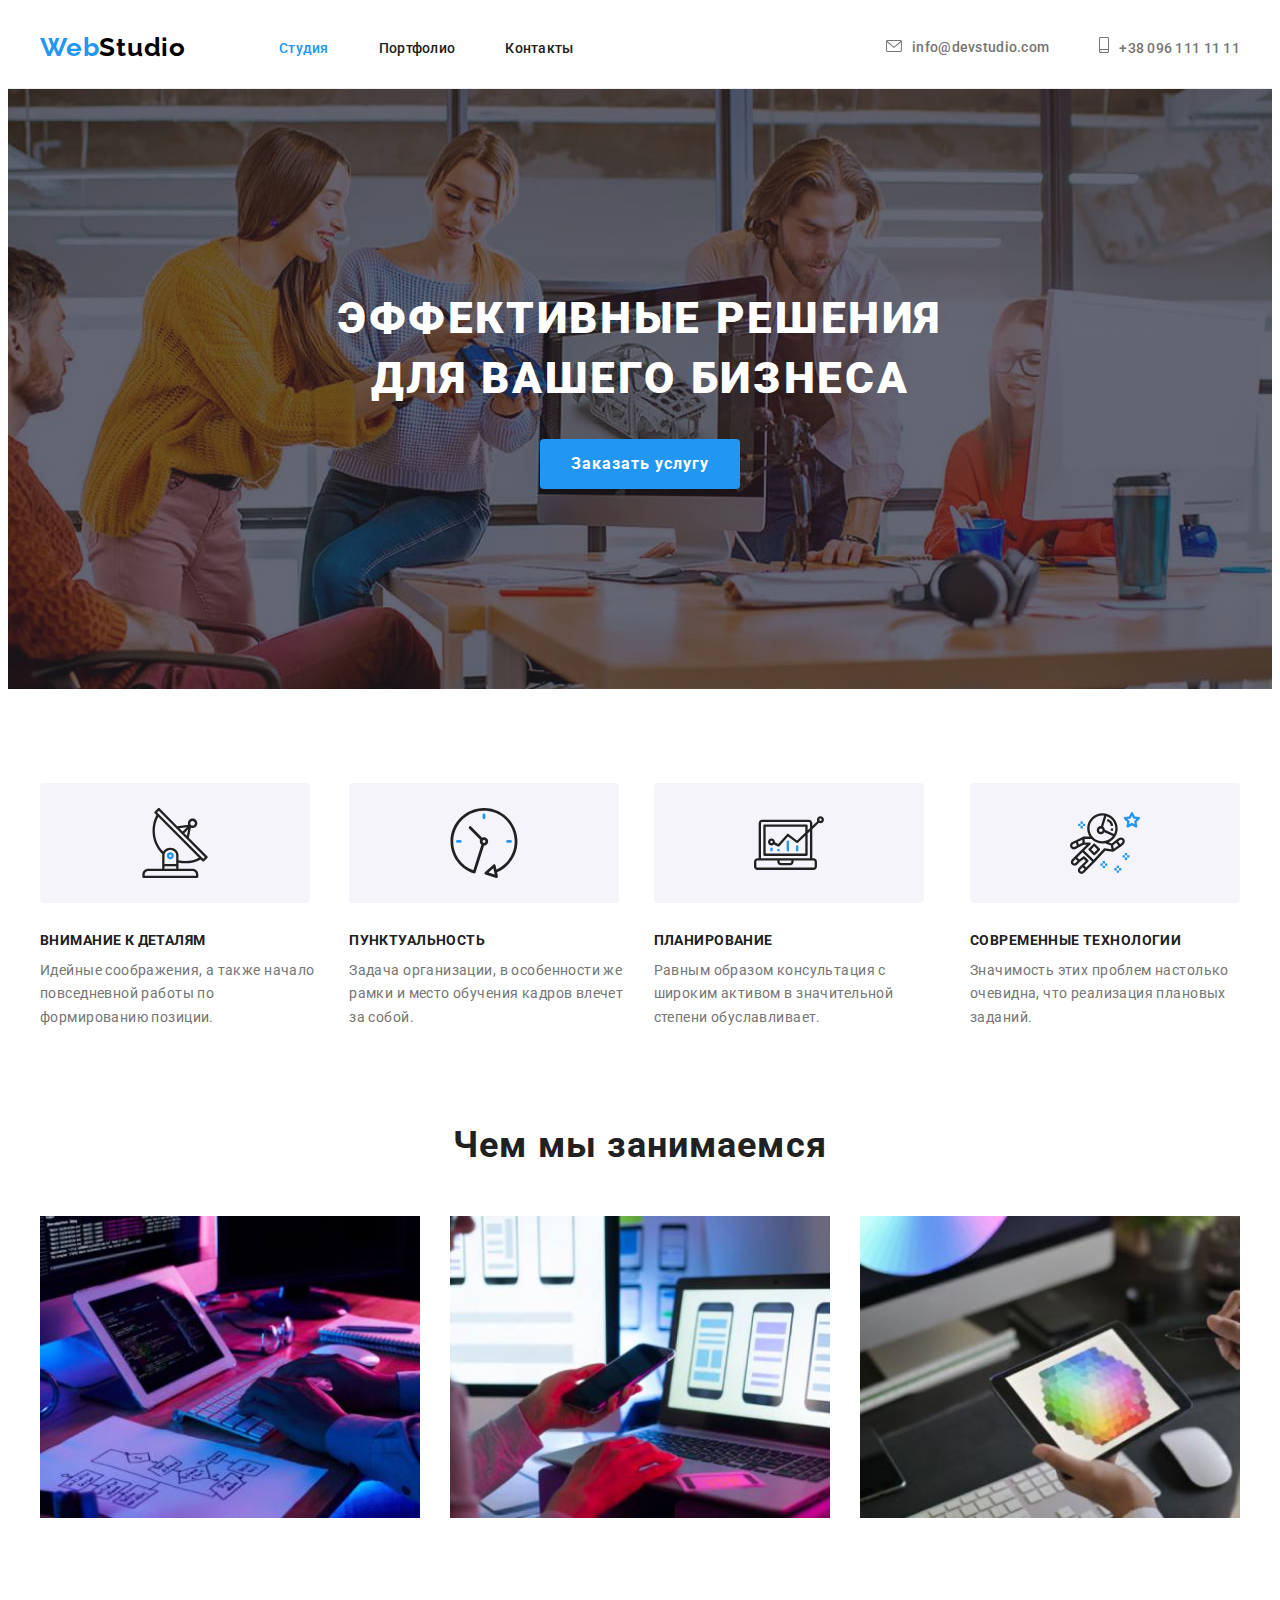
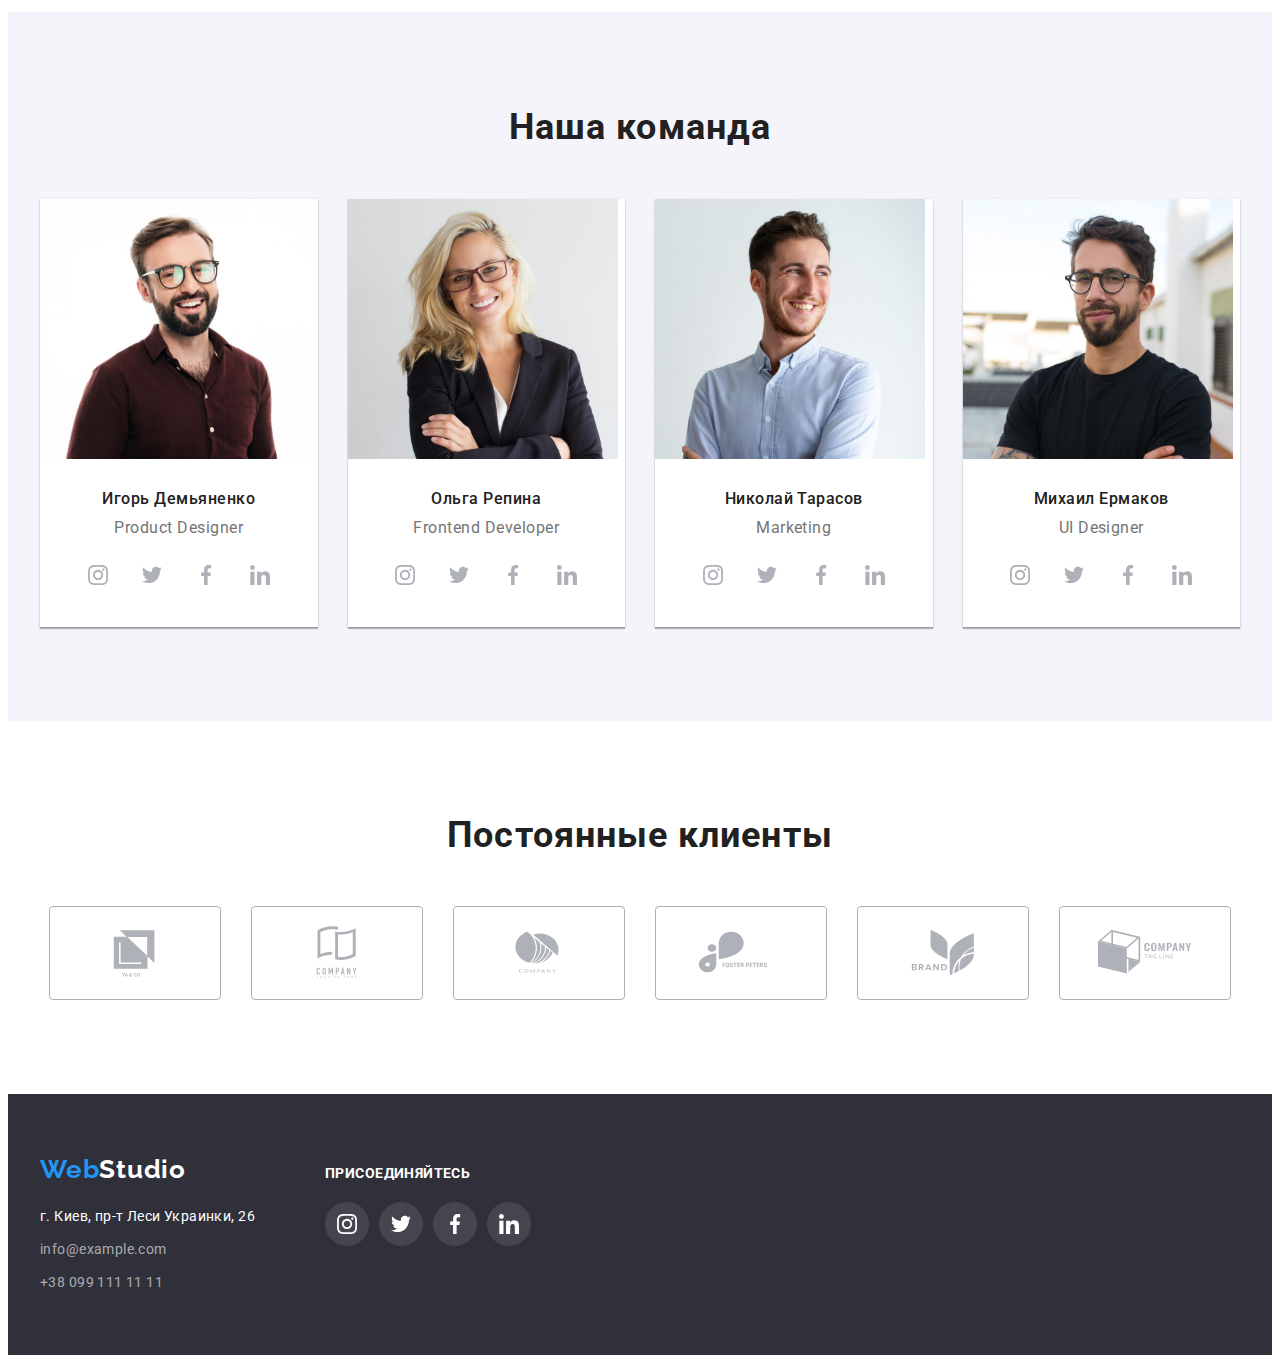
==== commit 11f58238: "Виправляє помилки" ====
--- a/index.html
+++ b/index.html
@@ -28,7 +28,7 @@
             <ul class="header-contacts">
                 <li class="list-item">
                 <a href="mailto:info@devstudio.com" class="link"><svg class="mail-icon" width="16" height="12" ><use href="./images/icons.svg#icon-envelope"></use></svg>info@devstudio.com</a></li>
-                <li class="list-item"><a href="tel:+380961111111" class="link"><svg class="smartphone-icon" width="16" height="12">
+                <li class="list-item"><a href="tel:+380961111111" class="link"><svg class="smartphone-icon" width="10" height="16">
                     <use href="./images/icons.svg#icon-smartphone"></use>
                 </svg>+38 096 111 11 11</a></li>
             </ul>
@@ -251,58 +251,46 @@
     <h2 class="clients-title">Постоянные клиенты</h2>
     <ul class="clients-list list-item">
         <li class="clients-item">
-            <div class="clients-box">
             <a href="" class="clients-item-link link">
                 <svg class="clients-item-icon" width="106" height="60">
                     <use href="./images/icons.svg#icon-logo-1"></use>
                 </svg>
             </a>
-            </div>
-        </li>
-        <li class="clients-item">
-            <div class="clients-box">
+        </li>
+        <li class="clients-item">
             <a href="" class="clients-item-link">
                 <svg class="clients-item-icon" width="106" height="60">
                     <use href="./images/icons.svg#icon-logo-2"></use>
                 </svg>
             </a>
-            </div>
-        </li>
-        <li class="clients-item">
-            <div class="clients-box">
+        </li>
+        <li class="clients-item">
             <a href="" class="clients-item-link">
                 <svg class="clients-item-icon" width="106" height="60">
                     <use href="./images/icons.svg#icon-logo-3"></use>
                 </svg>
             </a>
-            </div>
-        </li>
-        <li class="clients-item">
-            <div class="clients-box">
+        </li>
+        <li class="clients-item">
             <a href="" class="clients-item-link">
                 <svg class="clients-item-icon" width="106" height="60">
                     <use href="./images/icons.svg#icon-logo-4"></use>
                 </svg>
             </a>
-            </div>
-        </li>
-        <li class="clients-item">
-            <div class="clients-box">
+        </li>
+        <li class="clients-item">
             <a href="" class="clients-item-link">
                 <svg class="clients-item-icon" width="106" height="60">
                     <use href="./images/icons.svg#icon-logo-5"></use>
                 </svg>
             </a>
-            </div>
-        </li>
-        <li class="clients-item">
-            <div class="clients-box">
+        </li>
+        <li class="clients-item">
             <a href="" class="clients-item-link">
                 <svg class="clients-item-icon" width="106" height="60">
                     <use href="./images/icons.svg#icon-logo-6"></use>
                 </svg>
             </a>
-            </div>
         </li>
     </ul>
     </div>
--- a/css/styles.css
+++ b/css/styles.css
@@ -123,7 +123,6 @@
 .mail-icon, .smartphone-icon {
     margin-right: 10px;
     fill: currentColor;
-    text-align: center;
 }
 
 .header-list a:hover, 
@@ -387,13 +386,13 @@
     text-align: center;
     letter-spacing: 0.03em;
     color: var(--main-text-color);
+    margin-bottom: 50px;
 }
 
 .clients-list {
     display: flex;
     justify-content: center;
     align-items: center;
-    margin-top: 50px;
 }
 
 .clients-item:not(:last-child) {
@@ -559,8 +558,8 @@
     margin-right: 9px;
 }
 
-.portfolio-filter .list-item:hover,
-.portfolio-filter .list-item:focus {
+.portfolio-button:hover,
+.portfolio-button:focus {
     box-shadow: 0px 3px 1px rgba(0, 0, 0, 0.1), 0px 1px 2px rgba(0, 0, 0, 0.08), 0px 2px 2px rgba(0, 0, 0, 0.12);
 }
 
@@ -578,7 +577,12 @@
     border-bottom: 1px solid #EEEEEE;;
 }
 
-.portfolio-content .list-item:hover {
+.portfolio-link {
+width: 100%;
+height: 100%;
+}
+
+.portfolio-link:hover {
     box-shadow: 0px 1px 1px rgba(0, 0, 0, 0.12), 0px 4px 4px rgba(0, 0, 0, 0.06), 1px 4px 6px rgba(0, 0, 0, 0.16);
 }
 
